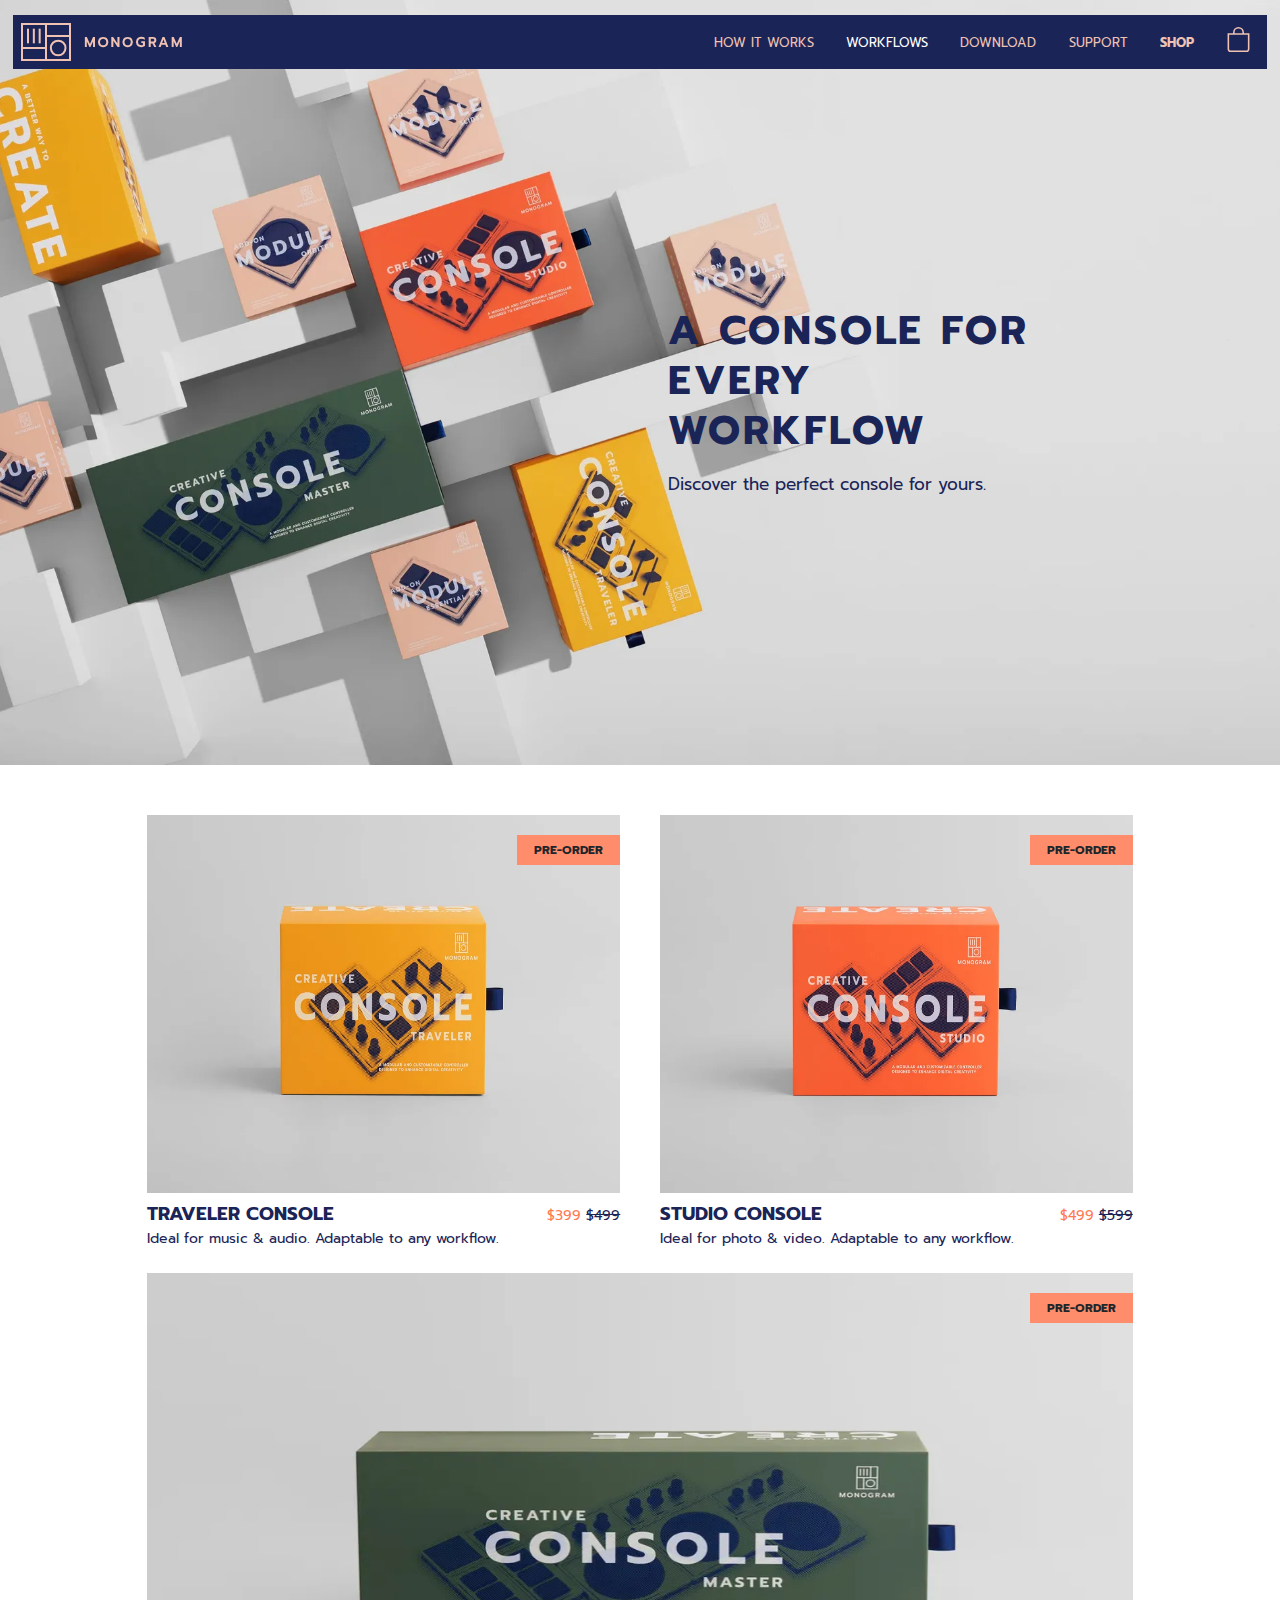
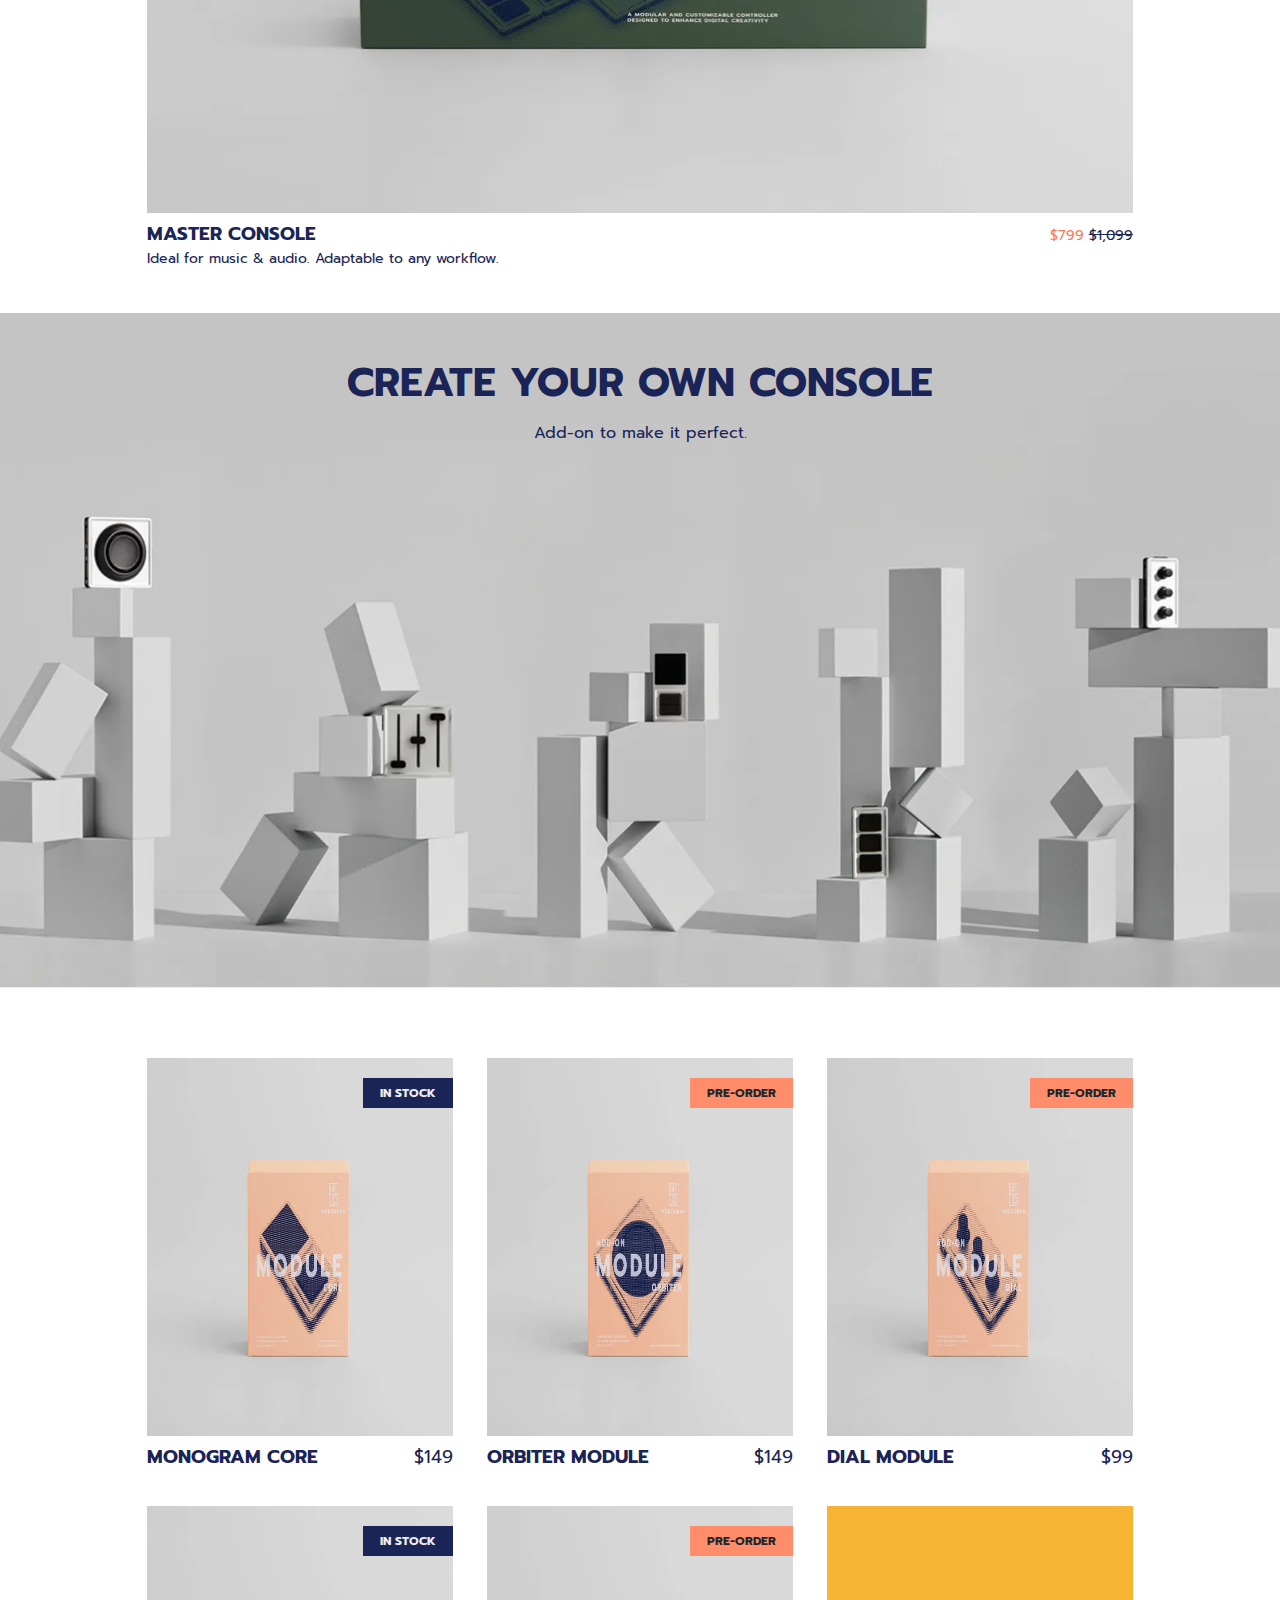
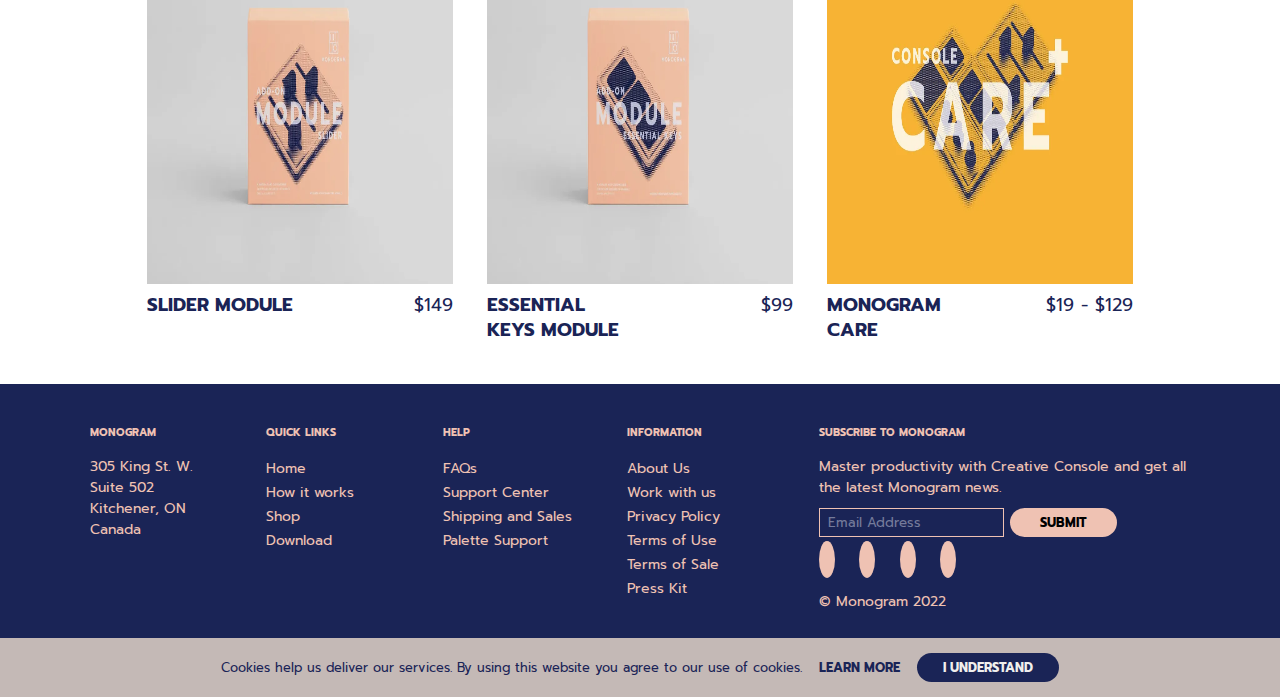
==== monogram/index.html @ 7c69de99 "almost" ====
<!DOCTYPE html>
<html lang="en">

<head>
    <meta charset="UTF-8">
    <meta http-equiv="X-UA-Compatible" content="IE=edge">
    <meta name="viewport" content="width=device-width, initial-scale=1.0">
    <link rel="stylesheet" href="https://use.fontawesome.com/releases/v5.13.0/css/all.css" integrity="sha384-Bfad6CLCknfcloXFOyFnlgtENryhrpZCe29RTifKEixXQZ38WheV+i/6YWSzkz3V" crossorigin="anonymous" />
    <link rel="stylesheet" href="css/main.css">
    <title>Shop | Monogram Consoles and Modules | Monogram Creative Console</title>
</head>

<body>
    <div class="banner">
        <header>
            <div class="row">
                <div class="logo">
                    <a href="#"><svg height="38" viewBox="0 0 520 114" fill="currentColor"><title>Monogram</title><path d="M150,36V0H0V114H150ZM144,6V36H78V6ZM6,6H72V72H6ZM72,108H6V78H72Zm72,0H78V78h0V42h66Z"></path><rect x="35.5" y="17" width="6" height="44"></rect><rect x="53" y="17" width="6" height="44"></rect><rect x="18" y="17" width="6" height="44"></rect><path d="M111.5,50a25,25,0,1,0,25,25A25,25,0,0,0,111.5,50Zm0,44a19,19,0,1,1,19-19A19,19,0,0,1,111.5,94Z"></path><polygon points="206.809 62.675 197.497 42.37 191.584 42.37 191.586 72.048 197.523 72.048 197.523 55.206 205.264 72.048 208.374 72.048 216.112 55.206 216.112 72.048 222.042 72.048 222.042 42.37 216.116 42.37 206.809 62.675"></polygon><path d="M254.479,43.7a17.5,17.5,0,0,0-16.021,0,14.407,14.407,0,0,0-5.676,5.491,16.649,16.649,0,0,0,.006,16.083,14.247,14.247,0,0,0,5.671,5.463h0a16.777,16.777,0,0,0,7.787,1.927h.248a16.4,16.4,0,0,0,7.991-1.946,14.508,14.508,0,0,0,5.675-5.474,16.621,16.621,0,0,0-.006-16.063A14.429,14.429,0,0,0,254.479,43.7Zm.2,18.682a8.787,8.787,0,0,1-3.407,3.376,10.262,10.262,0,0,1-9.593,0,8.734,8.734,0,0,1-3.417-3.363,11.047,11.047,0,0,1-.026-10.274,8.733,8.733,0,0,1,3.407-3.394,9.8,9.8,0,0,1,4.858-1.211,9.653,9.653,0,0,1,4.81,1.209,8.786,8.786,0,0,1,3.38,3.384A11.041,11.041,0,0,1,254.678,62.38Z"></path><polygon points="289.285 61.212 276.742 42.59 276.593 42.37 270.888 42.37 270.888 72.048 277.114 72.048 277.114 53.166 289.807 72.048 295.512 72.048 295.512 42.37 289.285 42.37 289.285 61.212"></polygon><path d="M327.94,43.7a17.506,17.506,0,0,0-16.024,0,14.414,14.414,0,0,0-5.676,5.491,16.639,16.639,0,0,0,.006,16.083,14.249,14.249,0,0,0,5.672,5.463h0a16.767,16.767,0,0,0,7.786,1.927h.251a16.358,16.358,0,0,0,7.991-1.946,14.5,14.5,0,0,0,5.675-5.473,16.607,16.607,0,0,0-.006-16.064A14.435,14.435,0,0,0,327.94,43.7Zm.2,18.682a8.819,8.819,0,0,1-3.408,3.377,9.828,9.828,0,0,1-4.8,1.189,9.686,9.686,0,0,1-4.8-1.19,8.739,8.739,0,0,1-3.419-3.363,11.052,11.052,0,0,1-.024-10.274,8.715,8.715,0,0,1,3.4-3.394,10.261,10.261,0,0,1,9.668,0,8.777,8.777,0,0,1,3.379,3.384A11.047,11.047,0,0,1,328.139,62.38Z"></path><path d="M360.847,60.071H365.7V65.68a12.124,12.124,0,0,1-9.842-.3A8.491,8.491,0,0,1,352.4,62.02a10.373,10.373,0,0,1-1.257-5.21,9.7,9.7,0,0,1,1.33-5.127,8.954,8.954,0,0,1,3.6-3.382,10.926,10.926,0,0,1,5.151-1.2,18.4,18.4,0,0,1,5.167.676,10.671,10.671,0,0,1,3.971,2.157l.826.71v-6.31l-.207-.15a13.858,13.858,0,0,0-4.574-2.173,21.461,21.461,0,0,0-5.627-.681,17.6,17.6,0,0,0-8.264,1.9,13.706,13.706,0,0,0-5.647,5.445,17.611,17.611,0,0,0,.008,16.272,13.557,13.557,0,0,0,5.631,5.413l.474.233.011-.025a20.172,20.172,0,0,0,18.694-1.363l.237-.147V54.911H360.847Z"></path><path d="M430.287,41.958h-5.74L412.621,71.636h6.435l2.59-6.606h11.5l2.633,6.606h6.391L430.412,42.271Zm1.033,17.766h-7.845L427.4,49.45Z"></path><polygon points="476.574 41.958 467.268 62.263 457.955 41.958 452.043 41.958 452.031 71.636 457.969 71.636 457.969 54.794 465.709 71.636 468.82 71.636 476.56 54.794 476.56 71.636 482.501 71.636 482.501 41.958 476.574 41.958"></polygon><path d="M404.4,57.222a9.5,9.5,0,0,0,1.649-5.623,9.138,9.138,0,0,0-2.779-7.193,11.069,11.069,0,0,0-7.683-2.448H383.069V71.636h6.225v-10.5h4.883l5.554,10.5h6.483l-5.959-11.25A9.062,9.062,0,0,0,404.4,57.222Zm-4.579-5.62a3.694,3.694,0,0,1-1.351,3.125,6.154,6.154,0,0,1-3.8,1.1h-.024l-5.345,0V47.266h5.345C398.172,47.266,399.817,48.633,399.818,51.6Z"></path></svg></a>
                </div>
                <div class="toggle">
                    <a href="#">
                        <button aria-controls="navbar-modal" type="button" aria-label="Toggle navigation" class="border-0 navbar-toggler"><svg width="30" height="30" aria-hidden="true" fill="currentColor" class="bi bi-list" viewBox="0 0 16 16"><path fill-rule="evenodd" d="M2.5 12a.5.5 0 0 1 .5-.5h10a.5.5 0 0 1 0 1H3a.5.5 0 0 1-.5-.5zm0-4a.5.5 0 0 1 .5-.5h10a.5.5 0 0 1 0 1H3a.5.5 0 0 1-.5-.5zm0-4a.5.5 0 0 1 .5-.5h10a.5.5 0 0 1 0 1H3a.5.5 0 0 1-.5-.5z"></path></svg></button>
                    </a>
                </div>
            </div>
            <nav>
                <ul>
                    <li><a href="#">How it works</a></li>
                    <li>
                        <a href="#" class="work">WORKFLOWS <i class="fas fa-chevron-down"></i></a>
                        <div class="sub_menu">
                            <ul>
                                <li><a href="#">PHOTO EDITING</a></li>
                                <li><a href="#">VIDEO & FILMMAKING</a></li>
                                <li><a href="#">MUSIC & AUDIO</a></li>
                                <li><a href="#">VIRTUAL PRODUCTION</a></li>
                            </ul>
                        </div>
                    </li>
                    <li><a href="#">download</a></li>
                    <li><a href="#">support</a></li>
                    <li><a href="#">shop</a></li>
                    <li><a href="#"><button type="button" class="btn btn-link text-secondary position-relative px-2" title="View Your Bag"><svg height="25" width="25" fill="currentColor" class="bi bi-bag" viewBox="0 0 16 16"><path d="M8 1a2.5 2.5 0 0 1 2.5 2.5V4h-5v-.5A2.5 2.5 0 0 1 8 1zm3.5 3v-.5a3.5 3.5 0 1 0-7 0V4H1v10a2 2 0 0 0 2 2h10a2 2 0 0 0 2-2V4h-3.5zM2 5h12v9a1 1 0 0 1-1 1H3a1 1 0 0 1-1-1V5z"></path></svg></button></a></li>
                </ul>
            </nav>
        </header>
        <span><i class="fas fa-chevron-down"></i></span>
        <div class="title">
            <h1>A CONSOLE FOR EVERY WORKFLOW</h1>
            <h2>Discover the perfect console for yours.</h2>
        </div>
    </div>

    <!-- SELECTION 1 -->
    <section class="console">
        <div class="container">
            <div class="row_section1">
                <div class="col1" id="all_div">
                    <a href="#">
                        <div class="picture" id="pict">
                            <img src="images/section2_console/1.webp" alt="">
                            <img src="images/section2_console/1_hover.webp" alt="" class="hover1_cache">
                        </div>
                        <div class="pre-order">PRE-ORDER</div>
                        <div class="sub_title1">
                            <h3>TRAVELER CONSOLE</h3>
                            <p class="vanish1"><span>$399</span> <span>$499</span></p>
                            <button class="vanish2">SHOP NOW</button>
                            <p class="para">Ideal for music & audio. Adaptable to any workflow.</p>
                        </div>
                    </a>
                </div>
                <div class="col1" id="all_div2">
                    <a href="#">
                        <div class="picture">
                            <img src="images/section2_console/2.webp" alt="">
                            <img src="images/section2_console/2_hover.webp" alt="" class="hover1_cache">
                        </div>
                        <div class="pre-order">PRE-ORDER</div>
                        <div class="sub_title1">
                            <h3>STUDIO CONSOLE</h3>
                            <p class="vanish1"><span>$499</span> <span>$599</span></p>
                            <button class="vanish2">SHOP NOW</button>
                            <p>Ideal for photo & video. Adaptable to any workflow.</p>
                        </div>
                    </a>
                </div>
            </div>

            <div class="row_full_width" id="all_div3">
                <a href="#">
                    <div class="picture">
                        <img src="images/section2_console/3.webp" alt="">
                        <img src="images/section2_console/3_hover.webp" alt="" class="hover1_cache">
                    </div>
                    <div class="pre-order">PRE-ORDER</div>
                    <div class="sub_title1">
                        <h3>MASTER CONSOLE</h3>
                        <p class="vanish1"><span>$799</span> <span>$1,099</span></p>
                        <button class="vanish2">SHOP NOW</button>
                    </div>
                    <p>Ideal for music & audio. Adaptable to any workflow.</p>
                </a>
            </div>
        </div>
    </section>

    <!-- SECTION 2 -->
    <section class="console2">
        <div class="title2">
            <h1>CREATE YOUR OWN CONSOLE</h1>
            <p>Add-on to make it perfect.</p>
        </div>
    </section>

    <section class="module">
        <div class="container2">
            <div class="number1">
                <a href="#">
                    <div class="picture">
                        <img src="images/section3_perfect_module/1b.webp" alt="">
                        <img src="images/section3_perfect_module/1b_hover.webp" alt="" class="hover1_cache">
                    </div>
                    <div class="in_stock">IN STOCK</div>
                    <div class="sub_title1">
                        <h3>MONOGRAM CORE</h3>
                        <p><span>$149</span></p>
                    </div>
                </a>
            </div>

            <div class="number1">
                <a href="#">
                    <div class="picture">
                        <img src="images/section3_perfect_module/2b.webp" alt="">
                        <img src="images/section3_perfect_module/2b_hover.webp" alt="" class="hover1_cache">
                    </div>
                    <div class="pre-order">PRE-ORDER</div>
                    <div class="sub_title1">
                        <h3>ORBITER MODULE</h3>
                        <p><span>$149</span></p>
                    </div>
                </a>
            </div>

            <div class="number1">
                <a href="#">
                    <div class="picture">
                        <img src="images/section3_perfect_module/3b.webp" alt="">
                        <img src="images/section3_perfect_module/3b_hover.webp" alt="" class="hover1_cache">
                    </div>
                    <div class="pre-order">PRE-ORDER</div>
                    <div class="sub_title1">
                        <h3>DIAL MODULE</h3>
                        <p><span>$99</span></p>
                    </div>
                </a>
            </div>

            <div class="number1">
                <a href="#">
                    <div class="picture">
                        <img src="images/section3_perfect_module/4b.webp" alt="">
                        <img src="images/section3_perfect_module/4b_hover.webp" alt="" class="hover1_cache">
                    </div>
                    <div class="in_stock">IN STOCK</div>
                    <div class="sub_title1">
                        <h3>SLIDER MODULE</h3>
                        <p><span>$149</span></p>
                    </div>
                </a>
            </div>

            <div class="number1">
                <a href="#">
                    <div class="picture">
                        <img src="images/section3_perfect_module/5b.webp" alt="">
                        <img src="images/section3_perfect_module/5b_hover.webp" alt="" class="hover1_cache">
                    </div>
                    <div class="pre-order">PRE-ORDER</div>
                    <div class="sub_title1">
                        <h3 class="title_h3">ESSENTIAL KEYS MODULE</h3>
                        <p><span>$99</span></p>
                    </div>
                </a>
            </div>

            <div class="number1">
                <a href="#">
                    <div class="picture">
                        <img src="images/section3_perfect_module/6b.webp" alt="">
                        <img src="images/section3_perfect_module/6b_hover.webp" alt="" class="hover1_cache">
                    </div>
                    <div class="sub_title1">
                        <h3 class="title_h3">MONOGRAM CARE</h3>
                        <p><span>$19 - $129</span></p>
                    </div>
                </a>
            </div>
        </div>
    </section>

    <footer>
        <div class="container3">
            <div class="footer_col">
                <h6>MONOGRAM</h6>
                <p class="address">305 King St. W. Suite 502 Kitchener, ON Canada</p>
            </div>

            <div class="footer_col">
                <h6>QUICK LINKS</h6>
                <ul>
                    <li><a href="#">Home</a></li>
                    <li><a href="#">How it works</a></li>
                    <li><a href="#">Shop</a></li>
                    <li><a href="#">Download</a></li>
                </ul>
            </div>

            <div class="footer_col">
                <h6>HELP</h6>
                <ul>
                    <li><a href="#">FAQs</a></li>
                    <li><a href="#">Support Center</a></li>
                    <li><a href="#">Shipping and Sales</a></li>
                    <li><a href="#">Palette Support</a></li>
                </ul>
            </div>

            <div class="footer_col">
                <h6>INFORMATION</h6>
                <ul>
                    <li><a href="#">About Us</a></li>
                    <li><a href="#">Work with us</a></li>
                    <li><a href="#">Privacy Policy</a></li>
                    <li><a href="#">Terms of Use</a></li>
                    <li><a href="#">Terms of Sale</a></li>
                    <li><a href="#">Press Kit</a></li>
                </ul>
            </div>


            <div class="footer_col">
                <h6>SUBSCRIBE TO MONOGRAM</h6>
                <p>Master productivity with Creative Console and get all the latest Monogram news.</p>
                <div class="form_group">
                    <input type="email" name="email" id="email" placeholder="Email Address">
                    <button type="submit">SUBMIT</button>
                </div>
                <ul class="icon">
                    <li><a href="#"><i class="fab fa-instagram"></i></a></li>
                    <li><a href="#"><i class="fab fa-twitter"></i></a></li>
                    <li><a href="#"><i class="fab fa-facebook-f" class="facebook"></i></a></li>
                    <li><a href="#"><i class="fab fa-youtube"></i></a></li>
                </ul>
                <p>© Monogram 2022</p>
            </div>
        </div>
        <div class="cookies">
            <p>Cookies help us deliver our services. By using this website you agree to our use of cookies.</p>
            <button class="btn_learn_more"><a href="#">LEARN MORE</a></button>
            <button class="btn_understand"><a href="#">I UNDERSTAND</a></button>
        </div>
    </footer>


    <script src="src/monogram.js"></script>
</body>

</html>
---- monogram/css/main.css ----
@import url('https://fonts.googleapis.com/css2?family=Prompt:ital,wght@0,100;0,300;1,100&display=swap');
* {
    padding: 0;
    margin: 0;
    box-sizing: border-box;
    font-family: 'Prompt', sans-serif;
}

.banner {
    background-image: url("../images/hero_banner/hero1.webp");
    background-repeat: no-repeat;
    background-size: cover;
    background-position: center;
    position: relative;
    width: 100%;
    height: 85vh;
    position: relative;
}

header {
    font-size: 10px;
    padding: 8px;
    width: 98%;
    margin: auto;
    background-color: #1a2456;
    display: flex;
    justify-content: space-between;
    position: absolute;
    margin: 15px 1%;
    position: fixed;
    z-index: 1;
}

header .row,
.row .logo a,
nav,
nav ul {
    display: flex;
}

header .row {
    justify-content: space-between;
    align-items: center;
}

.row .logo a {
    align-items: center;
    color: #efc2b3;
}

.row .logo a:hover {
    color: #ff8b68;
}

.row .toggle {
    display: none;
}

nav {
    justify-content: center;
    font-size: .8rem;
    margin-right: 8px;
}

nav ul {
    width: 42vw;
    align-items: center;
    justify-content: space-between;
    text-transform: uppercase;
    list-style: none;
}

.sub_menu {
    display: none;
}

nav ul li:hover .sub_menu {
    width: 15vw;
    display: block;
    position: absolute;
    background: #fff;
    position: absolute;
    margin-top: 3px;
    box-shadow: 0 0 14px rgba(0, 0, 0, 0.7);
}

nav ul li:hover .sub_menu ul {
    display: block;
}

nav ul li:hover .sub_menu ul li {
    width: 15vw;
    padding: 5px 20px;
    border-radius: 0;
    background: transparent;
    text-align: left;
}

nav ul li:hover .sub_menu ul li:hover {
    background-color: rgba(0, 0, 0, 0.4);
}

nav ul li:hover .sub_menu ul li a {
    color: #000!important;
    font-size: 16px;
}

nav ul li:nth-child(5) {
    font-weight: bold;
}

nav ul li button {
    background-color: transparent;
    border: none;
    color: #efc2b3;
}

nav ul a {
    text-decoration: none;
    color: #efc2b3;
}

.work {
    color: #fff;
}

nav ul a:hover {
    text-decoration: none;
    color: #ff8b68;
}

.title {
    position: absolute;
    right: 15%;
    bottom: 35%;
    color: #1a2456;
}

.title h1 {
    font-family: prompt, sans-serif;
    font-weight: bold;
    font-size: 40px;
    width: 420px;
    line-height: 50px;
    padding-bottom: 15px;
    letter-spacing: 3px;
}

.title h2 {
    font-weight: normal;
    font-size: 17px;
}

.banner span i {
    position: absolute;
    bottom: 2%;
    right: 49%;
    font-size: 50px;
    /* color: #f0efed; */
    font-weight: normal;
    cursor: pointer;
    transform: scale(1);
    /* transition: transform 2s; */
}


/* .banner span:hover {
    transform: scale(1.30);
} */


/*---------- SECTION 1 ----------*/


/* ROW COL1*/

.console {
    margin-top: 50px;
}

.container {
    width: 77%;
    margin: auto;
}

.row_section1 {
    display: flex;
    justify-content: space-between;
    flex-wrap: wrap;
}

.col1,
.col1 img {
    height: 42vh;
}

.col1 img {
    width: 100%;
}

.col1 {
    width: 48%;
    position: relative;
}

.col1 .pre-order,
.row_full_width .pre-order,
.number1 .pre-order {
    position: absolute;
    top: 20px;
    right: 0;
    background-color: #ff8d6b;
    padding: 6px 17px;
    font-size: 75%;
    font-weight: bolder;
    color: #212529;
}


/* ROW */

.console .container .row_full_width {
    height: 60vh;
    margin-top: 80px;
    position: relative;
}

.console .container .row_full_width img {
    width: 100%;
    height: 60vh;
}


/* IMG HOVER */

.hover1_cache,
.sub_title1 button {
    display: none;
}

.picture:hover .hover1_cache {
    display: block;
    position: absolute;
    top: 0;
}

.sub_title1 button {
    padding: 2px 20px;
    background-color: #1a2456;
    color: #f0efed;
    border: none;
    border-radius: 50px;
    font-size: .8rem;
    font-weight: bold;
}


/* SUB_TITLE */

.col1 a,
.row_full_width a,
.number1 a {
    text-decoration: none;
}

.col1 a .sub_title1,
.row_full_width a .sub_title1,
.number1 a .sub_title1 {
    display: flex;
    justify-content: space-between;
    align-items: baseline;
    flex-wrap: wrap;
}

.col1 a p,
.row_full_width a p,
.number1 a p {
    font-size: 14px;
}

.col1 a .sub_title1 p span:first-child,
.row_full_width .sub_title1 p span:first-child {
    color: #ff7952;
}

.col1 a .sub_title1 p span:last-child,
.row_full_width .sub_title1 p span:last-child {
    color: #1a2456!important;
    text-decoration: line-through;
}

.col1 a p,
.col1 a .sub_title1 h3,
.row_full_width a p,
.row_full_width a .sub_title1 h3,
.number1 a .sub_title1 h3 {
    color: #1a2456;
}

.col1 a .sub_title1 h3:hover,
.col1 a p:hover,
.row_full_width .sub_title1 h3:hover,
.row_full_width a p:hover,
.number1 a .sub_title1 h3:hover {
    color: #212529;
}


/*---------- SECTION 2 ----------*/

.console2 {
    width: 100%;
    height: 75vh;
    margin-top: 100px;
    background-image: url("../images/section3_perfect_module/shop-banner-module2.webp");
    background-size: cover;
    background-position: center;
    text-align: center;
}

.console2 .title2 {
    font-family: prompt, sans-serif;
    padding-top: 50px;
    color: #1a2456;
    line-height: 40px;
}

.console2 .title2 h1 {
    font-weight: bold;
    font-size: 2.5rem;
}

.console2 .title2 p {
    font-weight: normal;
    margin-top: 10px;
}


/*---------- SECTION 3 ----------*/

.container2 {
    width: 77%;
    margin: auto;
    display: flex;
    justify-content: space-between;
    flex-wrap: wrap;
}

.number1 {
    position: relative;
    width: 31%;
    height: 42vh;
    margin-top: 70px;
}

.number1 img {
    width: 100%;
    height: 42vh;
}

.title_h3 {
    width: 150px;
    line-height: 25px;
}

.number1 .sub_title1 p {
    color: #1a2456!important;
    font-size: 18px;
}

.number1 .in_stock {
    position: absolute;
    top: 20px;
    right: 0;
    background-color: #1a2456;
    padding: 6px 17px;
    font-size: 75%;
    font-weight: bold;
    color: #f0efed;
}


/** FOOTER **/

.container3 {
    width: 86%;
    margin: auto;
    display: flex;
}

footer {
    margin-top: 100px;
    color: #efc2b3!important;
    background-color: #1a2456;
    padding-top: 40px;
}

.footer_col h6 {
    margin-bottom: 15px;
}

.container3 .footer_col:first-child,
.container3 .footer_col:nth-child(2) {
    width: 24%;
}

.container3 .footer_col:nth-child(3) {
    width: 25%;
}

.container3 .footer_col:nth-child(4) {
    width: 26%;
}

.footer_col p {
    font-size: 14px;
}

.footer_col .address {
    width: 120px;
}

.footer_col ul {
    list-style: none;
}

.footer_col ul a {
    text-decoration: none;
    color: #efc2b3;
    font-size: 14px;
}

.footer_col ul a:hover {
    text-decoration: underline;
    color: #ff8b68;
}

.icon {
    display: flex;
    justify-content: space-between;
    width: 37%;
    margin-top: 10px;
    margin-bottom: 20px;
}

.icon li i {
    padding: 8px;
    background-color: #efc2b3;
    border-radius: 50%;
}

.icon a {
    color: #1a2456!important;
    font-size: 20px;
}

.icon i:hover {
    color: #1a2456;
    font-size: 20px;
}

.form_group {
    margin-top: 10px;
}

.form_group input {
    background-color: transparent;
    border: none;
    border: 1px solid #efc2b3;
    padding: 3px;
    outline: none;
    color: #efc2b3;
}

.form_group button {
    background-color: #efc2b3;
    border: none;
    padding: 5px 30px;
    border-radius: 20px;
    font-weight: bold;
    font-size: .8rem;
    cursor: pointer;
}

::placeholder {
    padding: 5px;
    color: #757b9b;
}


/** COOKIES **/

.cookies {
    margin-top: 25px;
    display: flex;
    justify-content: center;
    align-items: baseline;
    color: #1a2456;
    background-color: #c4b9b6;
    padding: 15px;
    border-top: 1px solid #1a2456;
}

.cookies p {
    font-size: .8rem;
}

.btn_learn_more {
    padding: 0px 17px;
    text-decoration: none;
    background-color: transparent;
    border: none;
    color: #1a2456;
}

.btn_learn_more a {
    text-decoration: none;
    color: #1a2456;
    font-weight: bold;
    font-size: .8rem;
    user-select: none;
}

.btn_understand {
    padding: 4px 26px;
    background-color: #1a2456;
    border: none;
    border-radius: 30px;
    color: #1a2456;
}

.btn_understand a {
    color: #f0efed;
    font-size: .8rem;
    text-decoration: none;
    font-weight: bold;
}
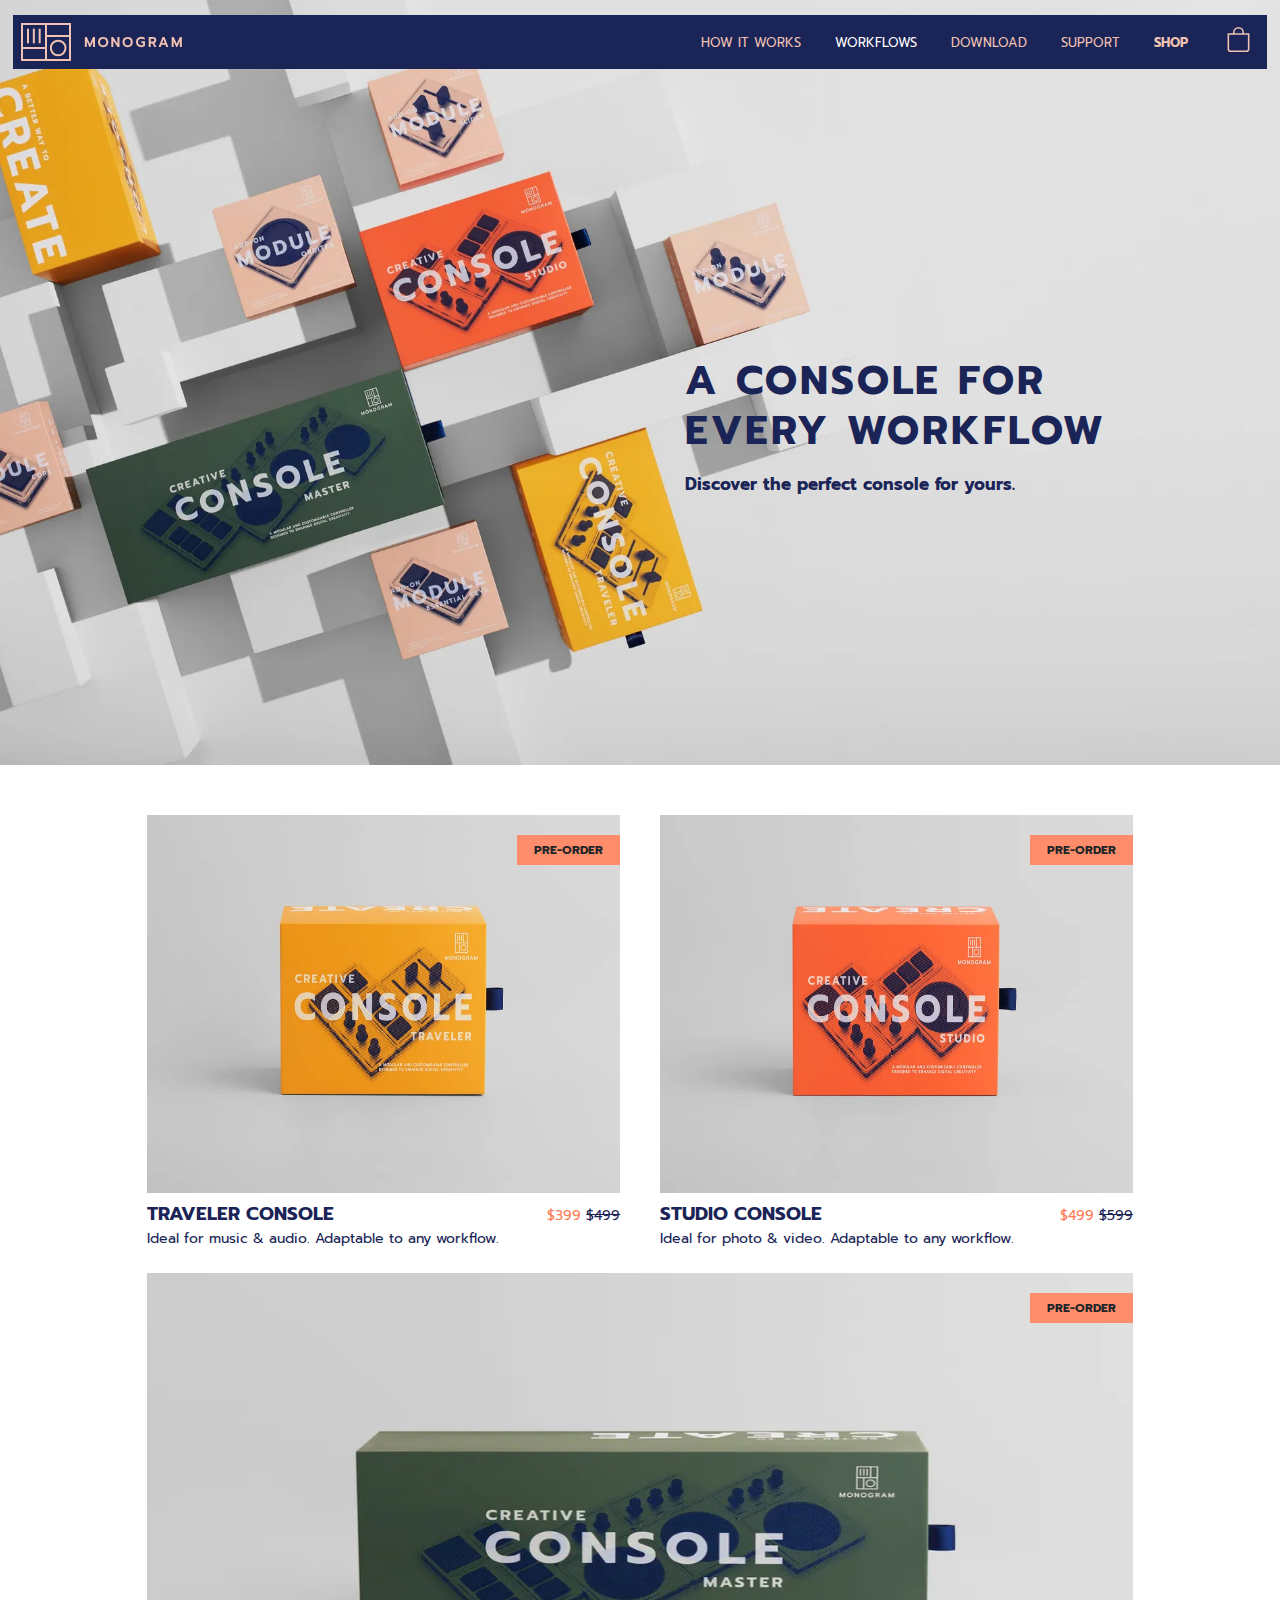
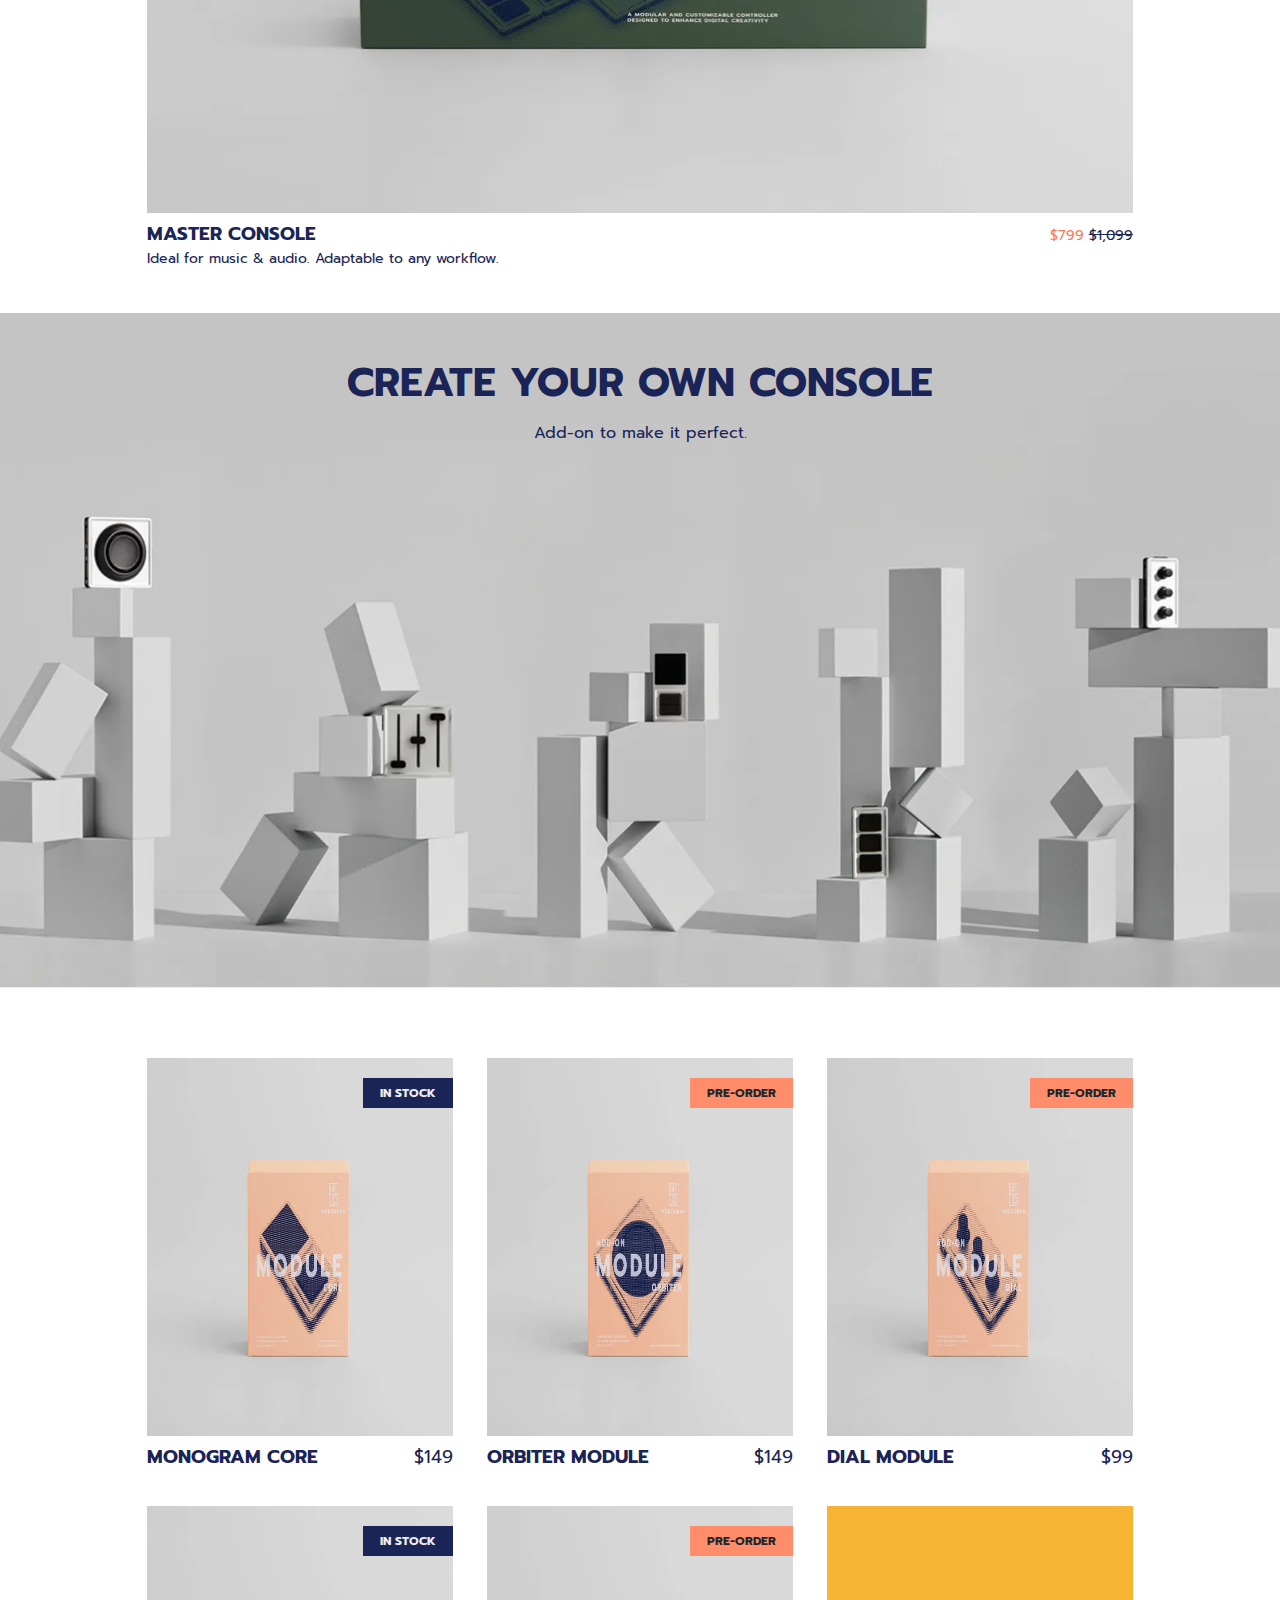
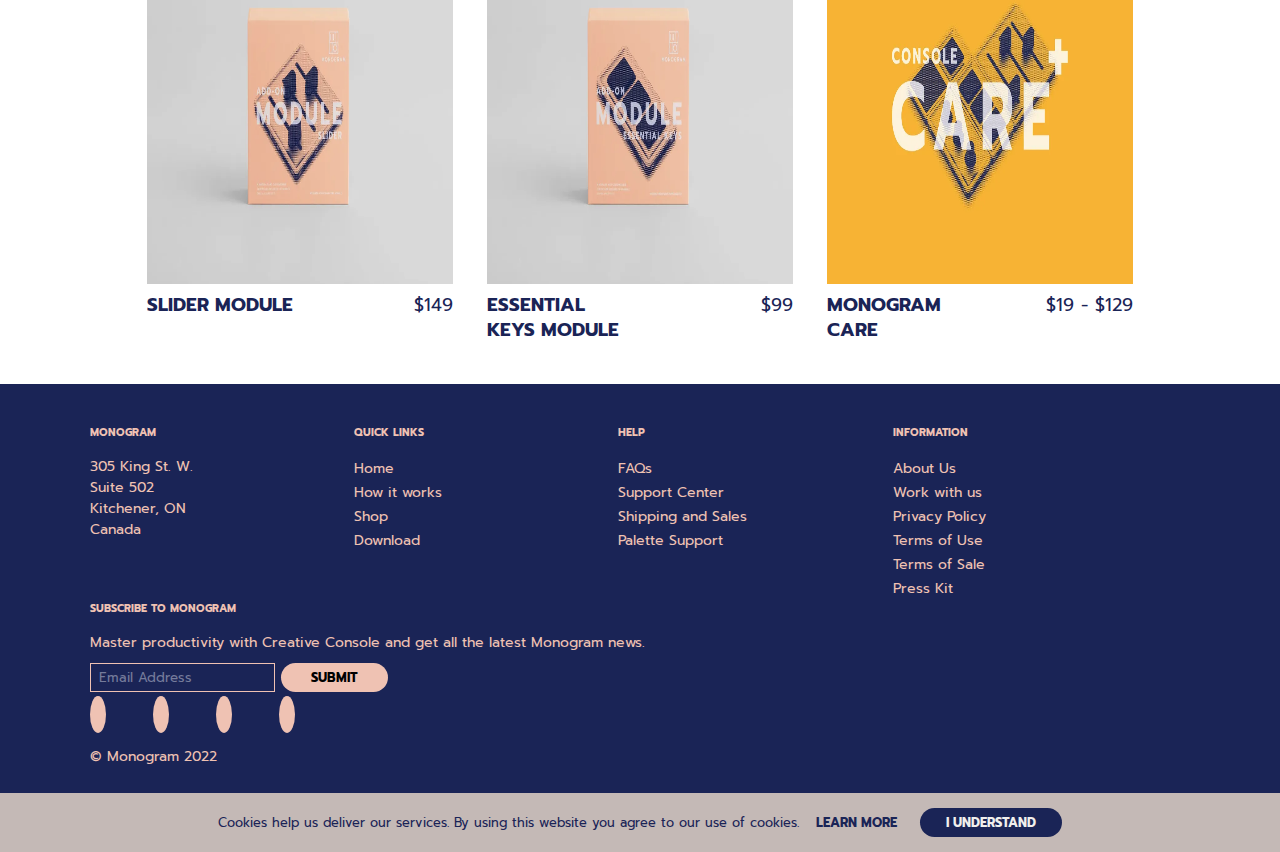
==== commit 418b4b1c: "resp_991px-OK" ====
--- a/monogram/index.html
+++ b/monogram/index.html
@@ -17,17 +17,20 @@
                 <div class="logo">
                     <a href="#"><svg height="38" viewBox="0 0 520 114" fill="currentColor"><title>Monogram</title><path d="M150,36V0H0V114H150ZM144,6V36H78V6ZM6,6H72V72H6ZM72,108H6V78H72Zm72,0H78V78h0V42h66Z"></path><rect x="35.5" y="17" width="6" height="44"></rect><rect x="53" y="17" width="6" height="44"></rect><rect x="18" y="17" width="6" height="44"></rect><path d="M111.5,50a25,25,0,1,0,25,25A25,25,0,0,0,111.5,50Zm0,44a19,19,0,1,1,19-19A19,19,0,0,1,111.5,94Z"></path><polygon points="206.809 62.675 197.497 42.37 191.584 42.37 191.586 72.048 197.523 72.048 197.523 55.206 205.264 72.048 208.374 72.048 216.112 55.206 216.112 72.048 222.042 72.048 222.042 42.37 216.116 42.37 206.809 62.675"></polygon><path d="M254.479,43.7a17.5,17.5,0,0,0-16.021,0,14.407,14.407,0,0,0-5.676,5.491,16.649,16.649,0,0,0,.006,16.083,14.247,14.247,0,0,0,5.671,5.463h0a16.777,16.777,0,0,0,7.787,1.927h.248a16.4,16.4,0,0,0,7.991-1.946,14.508,14.508,0,0,0,5.675-5.474,16.621,16.621,0,0,0-.006-16.063A14.429,14.429,0,0,0,254.479,43.7Zm.2,18.682a8.787,8.787,0,0,1-3.407,3.376,10.262,10.262,0,0,1-9.593,0,8.734,8.734,0,0,1-3.417-3.363,11.047,11.047,0,0,1-.026-10.274,8.733,8.733,0,0,1,3.407-3.394,9.8,9.8,0,0,1,4.858-1.211,9.653,9.653,0,0,1,4.81,1.209,8.786,8.786,0,0,1,3.38,3.384A11.041,11.041,0,0,1,254.678,62.38Z"></path><polygon points="289.285 61.212 276.742 42.59 276.593 42.37 270.888 42.37 270.888 72.048 277.114 72.048 277.114 53.166 289.807 72.048 295.512 72.048 295.512 42.37 289.285 42.37 289.285 61.212"></polygon><path d="M327.94,43.7a17.506,17.506,0,0,0-16.024,0,14.414,14.414,0,0,0-5.676,5.491,16.639,16.639,0,0,0,.006,16.083,14.249,14.249,0,0,0,5.672,5.463h0a16.767,16.767,0,0,0,7.786,1.927h.251a16.358,16.358,0,0,0,7.991-1.946,14.5,14.5,0,0,0,5.675-5.473,16.607,16.607,0,0,0-.006-16.064A14.435,14.435,0,0,0,327.94,43.7Zm.2,18.682a8.819,8.819,0,0,1-3.408,3.377,9.828,9.828,0,0,1-4.8,1.189,9.686,9.686,0,0,1-4.8-1.19,8.739,8.739,0,0,1-3.419-3.363,11.052,11.052,0,0,1-.024-10.274,8.715,8.715,0,0,1,3.4-3.394,10.261,10.261,0,0,1,9.668,0,8.777,8.777,0,0,1,3.379,3.384A11.047,11.047,0,0,1,328.139,62.38Z"></path><path d="M360.847,60.071H365.7V65.68a12.124,12.124,0,0,1-9.842-.3A8.491,8.491,0,0,1,352.4,62.02a10.373,10.373,0,0,1-1.257-5.21,9.7,9.7,0,0,1,1.33-5.127,8.954,8.954,0,0,1,3.6-3.382,10.926,10.926,0,0,1,5.151-1.2,18.4,18.4,0,0,1,5.167.676,10.671,10.671,0,0,1,3.971,2.157l.826.71v-6.31l-.207-.15a13.858,13.858,0,0,0-4.574-2.173,21.461,21.461,0,0,0-5.627-.681,17.6,17.6,0,0,0-8.264,1.9,13.706,13.706,0,0,0-5.647,5.445,17.611,17.611,0,0,0,.008,16.272,13.557,13.557,0,0,0,5.631,5.413l.474.233.011-.025a20.172,20.172,0,0,0,18.694-1.363l.237-.147V54.911H360.847Z"></path><path d="M430.287,41.958h-5.74L412.621,71.636h6.435l2.59-6.606h11.5l2.633,6.606h6.391L430.412,42.271Zm1.033,17.766h-7.845L427.4,49.45Z"></path><polygon points="476.574 41.958 467.268 62.263 457.955 41.958 452.043 41.958 452.031 71.636 457.969 71.636 457.969 54.794 465.709 71.636 468.82 71.636 476.56 54.794 476.56 71.636 482.501 71.636 482.501 41.958 476.574 41.958"></polygon><path d="M404.4,57.222a9.5,9.5,0,0,0,1.649-5.623,9.138,9.138,0,0,0-2.779-7.193,11.069,11.069,0,0,0-7.683-2.448H383.069V71.636h6.225v-10.5h4.883l5.554,10.5h6.483l-5.959-11.25A9.062,9.062,0,0,0,404.4,57.222Zm-4.579-5.62a3.694,3.694,0,0,1-1.351,3.125,6.154,6.154,0,0,1-3.8,1.1h-.024l-5.345,0V47.266h5.345C398.172,47.266,399.817,48.633,399.818,51.6Z"></path></svg></a>
                 </div>
-                <div class="toggle">
+                <div id="tooggle" class="toggle_btn">
                     <a href="#">
                         <button aria-controls="navbar-modal" type="button" aria-label="Toggle navigation" class="border-0 navbar-toggler"><svg width="30" height="30" aria-hidden="true" fill="currentColor" class="bi bi-list" viewBox="0 0 16 16"><path fill-rule="evenodd" d="M2.5 12a.5.5 0 0 1 .5-.5h10a.5.5 0 0 1 0 1H3a.5.5 0 0 1-.5-.5zm0-4a.5.5 0 0 1 .5-.5h10a.5.5 0 0 1 0 1H3a.5.5 0 0 1-.5-.5zm0-4a.5.5 0 0 1 .5-.5h10a.5.5 0 0 1 0 1H3a.5.5 0 0 1-.5-.5z"></path></svg></button>
                     </a>
                 </div>
+                <div class="bag1">
+                    <li class="only"><a href="#"><button type="button" class="btn btn-link text-secondary position-relative px-2" title="View Your Bag"><svg height="25" width="25" fill="currentColor" class="bi bi-bag" viewBox="0 0 16 16"><path d="M8 1a2.5 2.5 0 0 1 2.5 2.5V4h-5v-.5A2.5 2.5 0 0 1 8 1zm3.5 3v-.5a3.5 3.5 0 1 0-7 0V4H1v10a2 2 0 0 0 2 2h10a2 2 0 0 0 2-2V4h-3.5zM2 5h12v9a1 1 0 0 1-1 1H3a1 1 0 0 1-1-1V5z"></path></svg></button></a></li>
+                </div>
             </div>
             <nav>
-                <ul>
+                <ul class="menu">
                     <li><a href="#">How it works</a></li>
                     <li>
-                        <a href="#" class="work">WORKFLOWS <i class="fas fa-chevron-down"></i></a>
+                        <a href="#" class="work">WORKFLOWS <i class="fas fa-chevron-right" id="right"></i> <i class="fas fa-chevron-down" id="down"></i></a>
                         <div class="sub_menu">
                             <ul>
                                 <li><a href="#">PHOTO EDITING</a></li>
@@ -40,8 +43,10 @@
                     <li><a href="#">download</a></li>
                     <li><a href="#">support</a></li>
                     <li><a href="#">shop</a></li>
-                    <li><a href="#"><button type="button" class="btn btn-link text-secondary position-relative px-2" title="View Your Bag"><svg height="25" width="25" fill="currentColor" class="bi bi-bag" viewBox="0 0 16 16"><path d="M8 1a2.5 2.5 0 0 1 2.5 2.5V4h-5v-.5A2.5 2.5 0 0 1 8 1zm3.5 3v-.5a3.5 3.5 0 1 0-7 0V4H1v10a2 2 0 0 0 2 2h10a2 2 0 0 0 2-2V4h-3.5zM2 5h12v9a1 1 0 0 1-1 1H3a1 1 0 0 1-1-1V5z"></path></svg></button></a></li>
-                </ul>
+                </ul>
+                <div class="bag">
+                    <li class="only"><a href="#"><button type="button" class="btn btn-link text-secondary position-relative px-2" title="View Your Bag"><svg height="25" width="25" fill="currentColor" class="bi bi-bag" viewBox="0 0 16 16"><path d="M8 1a2.5 2.5 0 0 1 2.5 2.5V4h-5v-.5A2.5 2.5 0 0 1 8 1zm3.5 3v-.5a3.5 3.5 0 1 0-7 0V4H1v10a2 2 0 0 0 2 2h10a2 2 0 0 0 2-2V4h-3.5zM2 5h12v9a1 1 0 0 1-1 1H3a1 1 0 0 1-1-1V5z"></path></svg></button></a></li>
+                </div>
             </nav>
         </header>
         <span><i class="fas fa-chevron-down"></i></span>
@@ -81,7 +86,7 @@
                             <h3>STUDIO CONSOLE</h3>
                             <p class="vanish1"><span>$499</span> <span>$599</span></p>
                             <button class="vanish2">SHOP NOW</button>
-                            <p>Ideal for photo & video. Adaptable to any workflow.</p>
+                            <p class="para">Ideal for photo & video. Adaptable to any workflow.</p>
                         </div>
                     </a>
                 </div>
@@ -242,7 +247,7 @@
 
             <div class="footer_col">
                 <h6>SUBSCRIBE TO MONOGRAM</h6>
-                <p>Master productivity with Creative Console and get all the latest Monogram news.</p>
+                <p class="master">Master productivity with Creative Console and get all the latest Monogram news.</p>
                 <div class="form_group">
                     <input type="email" name="email" id="email" placeholder="Email Address">
                     <button type="submit">SUBMIT</button>
@@ -258,8 +263,11 @@
         </div>
         <div class="cookies">
             <p>Cookies help us deliver our services. By using this website you agree to our use of cookies.</p>
-            <button class="btn_learn_more"><a href="#">LEARN MORE</a></button>
-            <button class="btn_understand"><a href="#">I UNDERSTAND</a></button>
+            <div class="button">
+                <button class="btn_learn_more"><a href="#">LEARN MORE</a></button>
+                <button class="btn_understand"><a href="#">I UNDERSTAND</a></button>
+            </div>
+
         </div>
     </footer>
 
--- a/monogram/css/main.css
+++ b/monogram/css/main.css
@@ -52,8 +52,17 @@
     color: #ff8b68;
 }
 
-.row .toggle {
+.row #tooggle {
     display: none;
+}
+
+#tooggle button {
+    background-color: transparent;
+    border: none;
+    display: flex;
+    align-items: center;
+    color: #efc2b3;
+    cursor: pointer;
 }
 
 nav {
@@ -63,15 +72,46 @@
 }
 
 nav ul {
-    width: 42vw;
+    width: 38vw;
     align-items: center;
     justify-content: space-between;
     text-transform: uppercase;
     list-style: none;
 }
 
+.bag {
+    display: flex;
+    align-items: center;
+}
+
+.bag1 {
+    display: none;
+}
+
+.bag1 button {
+    display: flex;
+    align-items: center;
+}
+
+.only {
+    margin-left: 3vw;
+    list-style: none;
+    background-color: transparent;
+}
+
+.only button {
+    background-color: transparent;
+    border: none;
+    color: #efc2b3;
+    cursor: pointer;
+}
+
 .sub_menu {
     display: none;
+}
+
+nav {
+    display: flex;
 }
 
 nav ul li:hover .sub_menu {
@@ -96,6 +136,10 @@
     text-align: left;
 }
 
+#right {
+    display: none;
+}
+
 nav ul li:hover .sub_menu ul li:hover {
     background-color: rgba(0, 0, 0, 0.4);
 }
@@ -131,7 +175,7 @@
 
 .title {
     position: absolute;
-    right: 15%;
+    right: 9%;
     bottom: 35%;
     color: #1a2456;
 }
@@ -140,14 +184,14 @@
     font-family: prompt, sans-serif;
     font-weight: bold;
     font-size: 40px;
-    width: 420px;
+    width: 480px;
     line-height: 50px;
     padding-bottom: 15px;
     letter-spacing: 3px;
 }
 
 .title h2 {
-    font-weight: normal;
+    font-weight: 700;
     font-size: 17px;
 }
 
@@ -386,6 +430,7 @@
     width: 86%;
     margin: auto;
     display: flex;
+    flex-wrap: wrap;
 }
 
 footer {
@@ -534,4 +579,161 @@
     font-size: .8rem;
     text-decoration: none;
     font-weight: bold;
+}
+
+
+/*---------- RESPONSIVE ----------*/
+
+@media (max-width: 991px) {
+    .banner {
+        background-image: url("../images/hero_banner/hero.webp");
+        height: 75vh;
+    }
+    .row #tooggle {
+        display: block;
+        position: absolute;
+        right: 7vw;
+    }
+    header {
+        display: block;
+        width: 97%;
+        position: fixed;
+        margin: 15px 1.2%;
+    }
+    .bag {
+        display: none;
+    }
+    .bag1 {
+        display: block;
+        position: absolute;
+        right: 2vw;
+    }
+    nav ul {
+        display: none;
+        width: 100vw;
+    }
+    nav ul li {
+        text-align: center;
+        padding-top: 25px;
+        font-size: 18px;
+    }
+    nav ul li:hover .sub_menu {
+        width: 20vw;
+        margin-top: -5vw;
+        margin-left: 56vw;
+    }
+    nav ul li:hover .sub_menu ul li {
+        width: 20vw;
+        padding: 5px 10px;
+    }
+    .title {
+        right: 15%;
+        bottom: 30%;
+    }
+    .title h1 {
+        width: 350px;
+        font-weight: 800;
+    }
+    .title h2 {
+        width: 300px;
+    }
+    .actived {
+        display: block;
+    }
+    /* SECTION 2 CONSOLE */
+    .col1 {
+        margin-bottom: 20px;
+    }
+    .col1,
+    .col1 img {
+        height: 25vh;
+    }
+    .para {
+        width: 260px;
+    }
+    .vanish1 span {
+        font-size: 15px;
+    }
+    .container {
+        width: 70%;
+        margin: auto;
+    }
+    .col1 {
+        width: 49%;
+    }
+    .col1 a p,
+    .row_full_width a p {
+        font-size: 14px;
+    }
+    .col1 a .sub_title1 h3,
+    .row_full_width a .sub_title1 h3,
+    .number1 a .sub_title1 h3 {
+        font-weight: 700;
+        font-size: 18px;
+    }
+    .console .container .row_full_width img {
+        width: 100%;
+        height: 37vh;
+    }
+    /*---------- SECTION 2 ----------*/
+    .console2 {
+        width: 100%;
+        height: 75vh;
+        margin-top: 0;
+        background-image: url("../images/section3_perfect_module/shop-banner-module.webp");
+        background-size: auto;
+        background-repeat: no-repeat;
+    }
+    .console .container .row_full_width {
+        height: 38vh;
+        margin-top: 80px;
+        position: relative;
+    }
+    .console2 .title2 h1 {
+        font-weight: bold;
+        font-size: 2.5rem;
+        margin-top: 100px;
+    }
+    /*---------- MODULE ----------*/
+    .container2 {
+        width: 70%;
+        margin: auto;
+        margin-top: -14vh;
+    }
+    .number1 {
+        width: 48.5%;
+    }
+    /*---------- FOOTER ----------*/
+    .container3 {
+        display: flex;
+        justify-content: center;
+        flex-wrap: wrap;
+    }
+    .container3 .footer_col:first-child,
+    .container3 .footer_col:nth-child(2) {
+        width: 30%;
+        margin-bottom: 5vh;
+    }
+    .container3 .footer_col:nth-child(3) {
+        width: 25%;
+    }
+    .container3 .footer_col:nth-child(4) {
+        margin-left: 5vw;
+        width: 26%;
+    }
+    .master {
+        width: 75%;
+    }
+    .container3 .footer_col:nth-child(5) {
+        padding-left: 3vw;
+    }
+    /*---------- COOKIES ----------*/
+    .cookies {
+        display: flex;
+        flex-direction: column;
+        align-items: center;
+    }
+    .button {
+        padding: 10px 0 0 0;
+    }
 }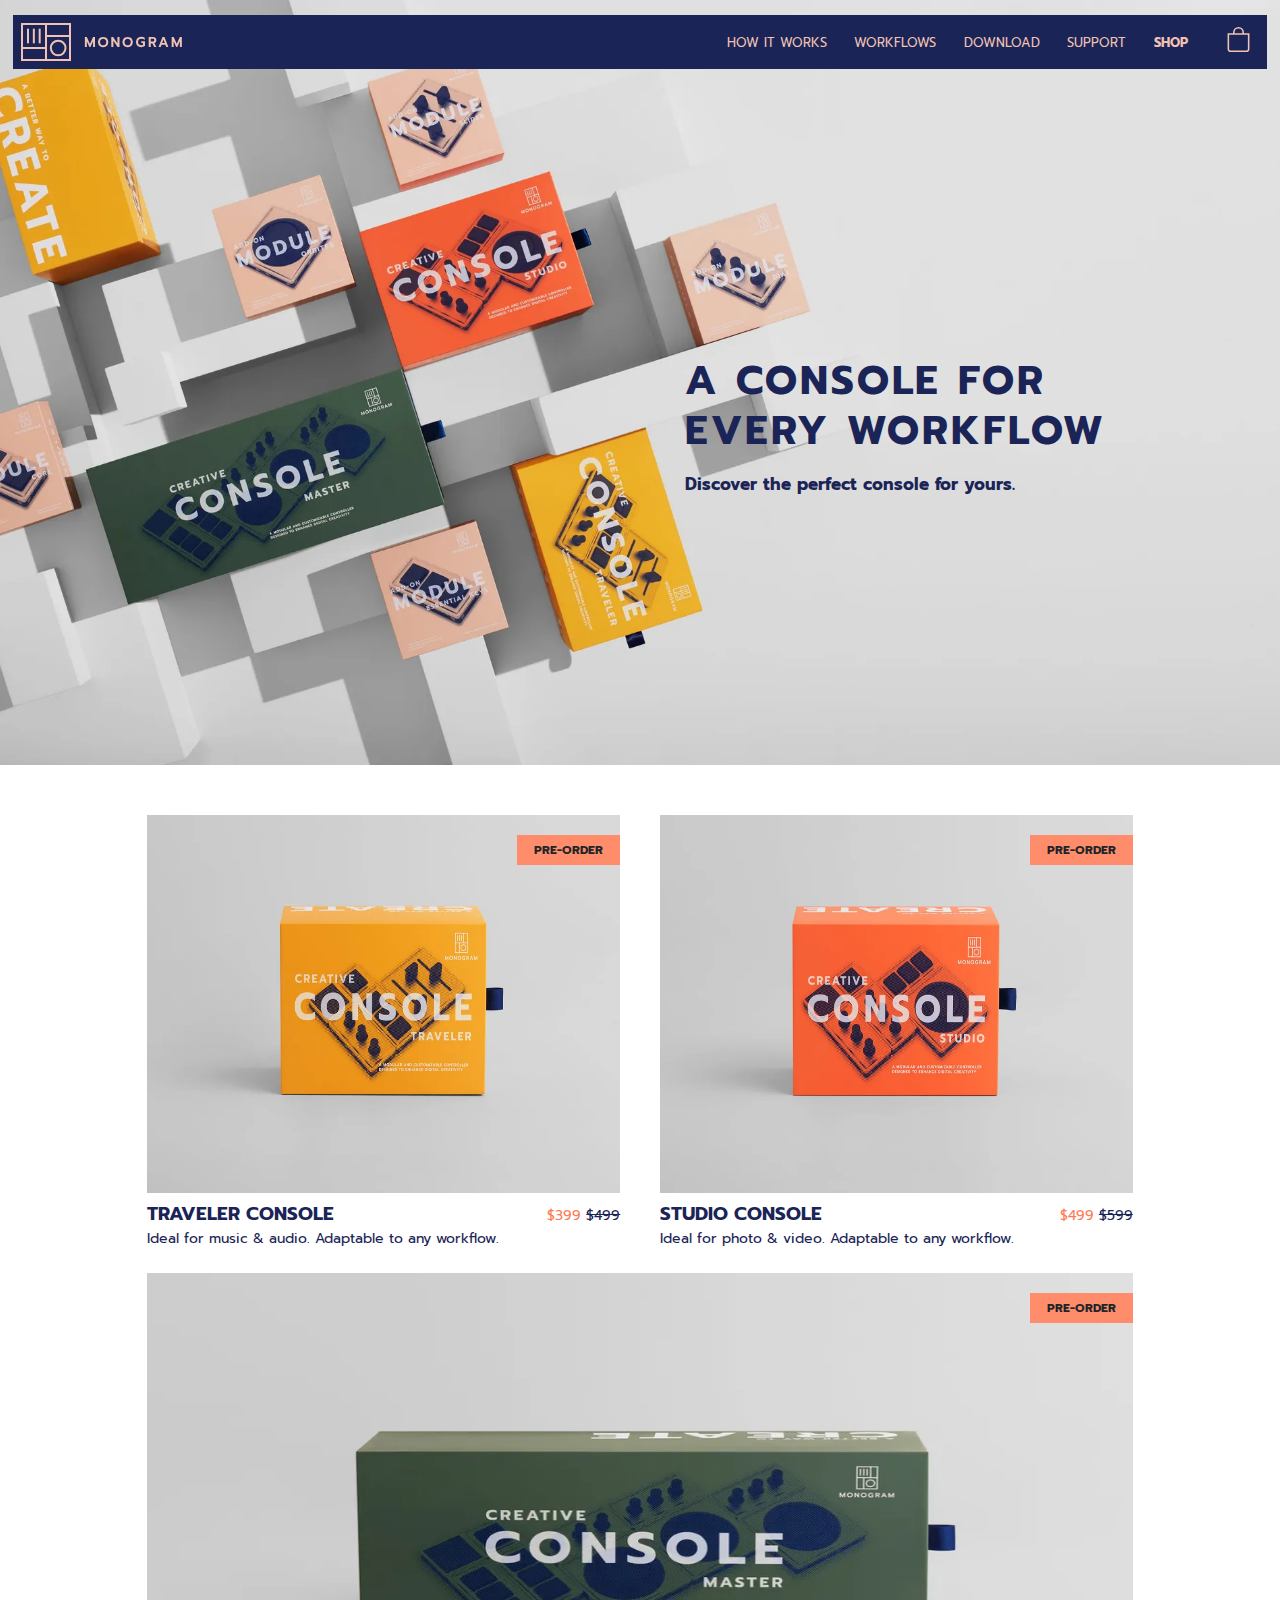
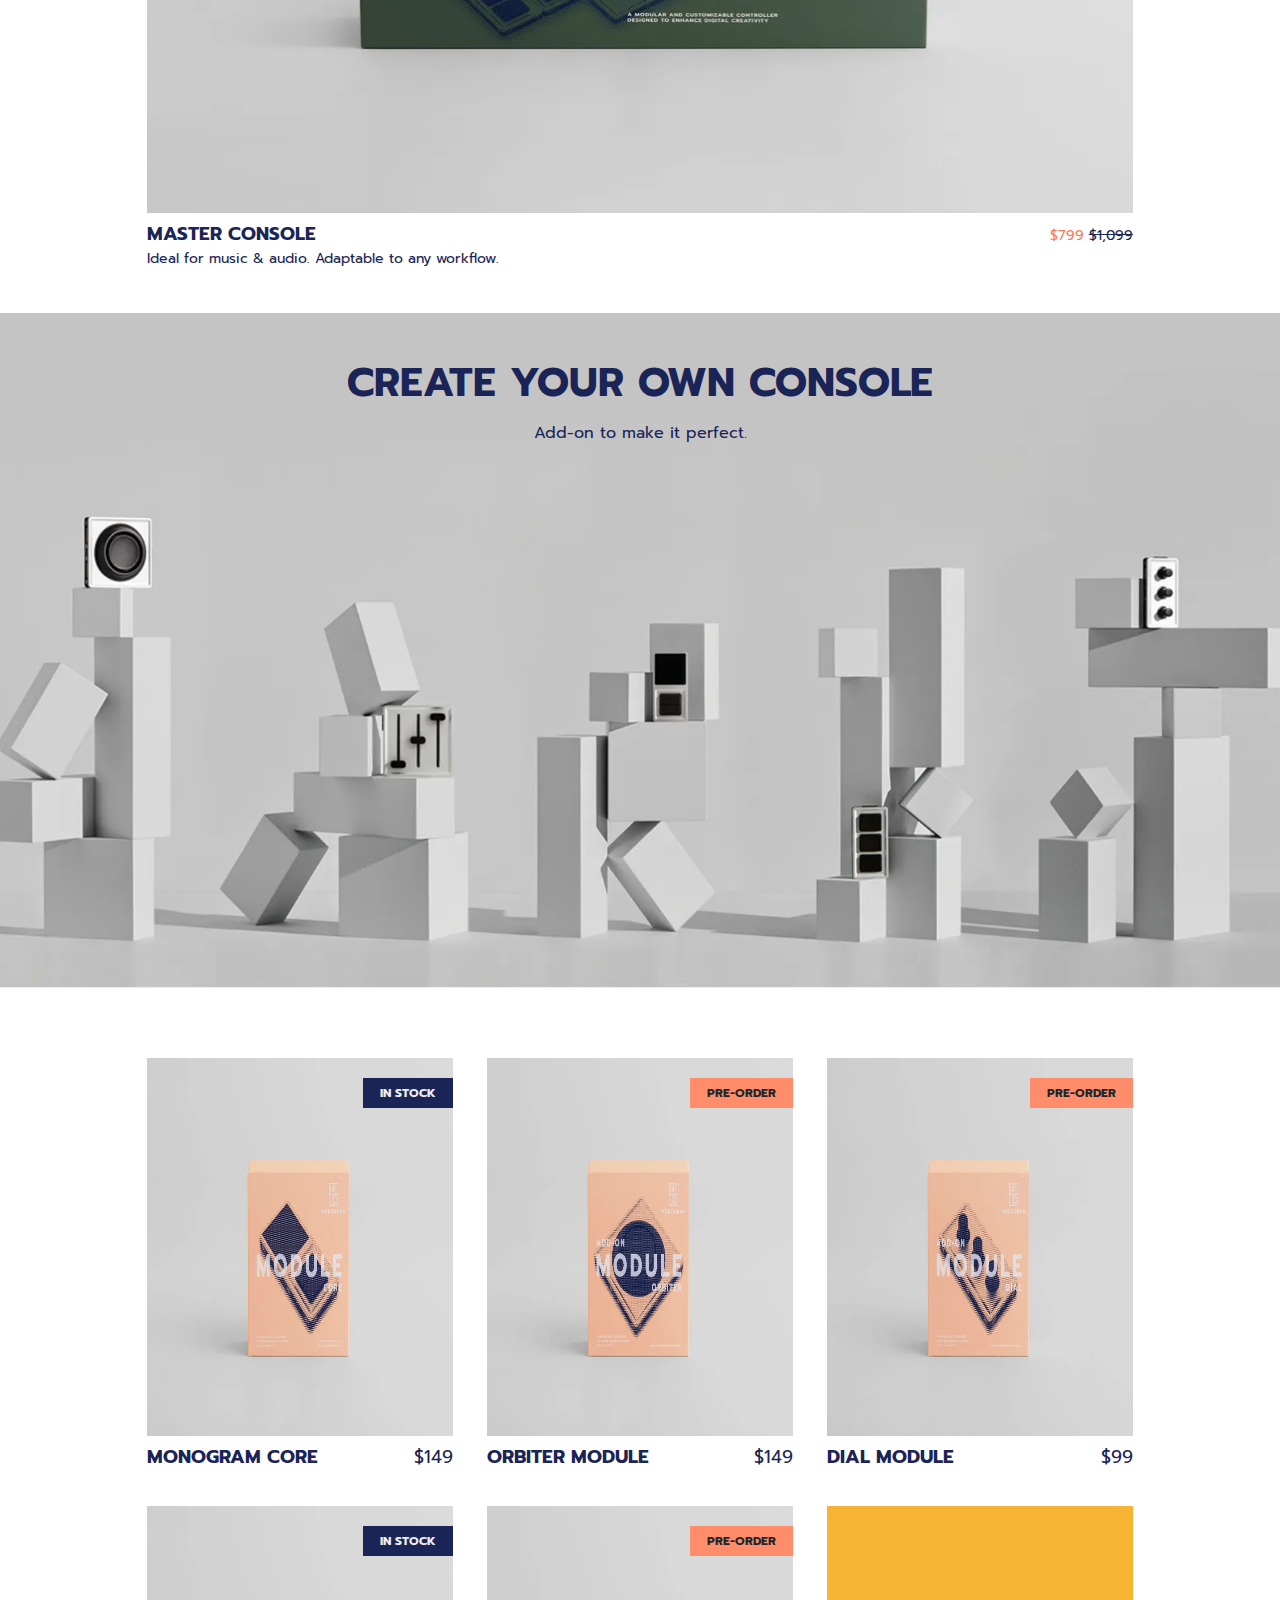
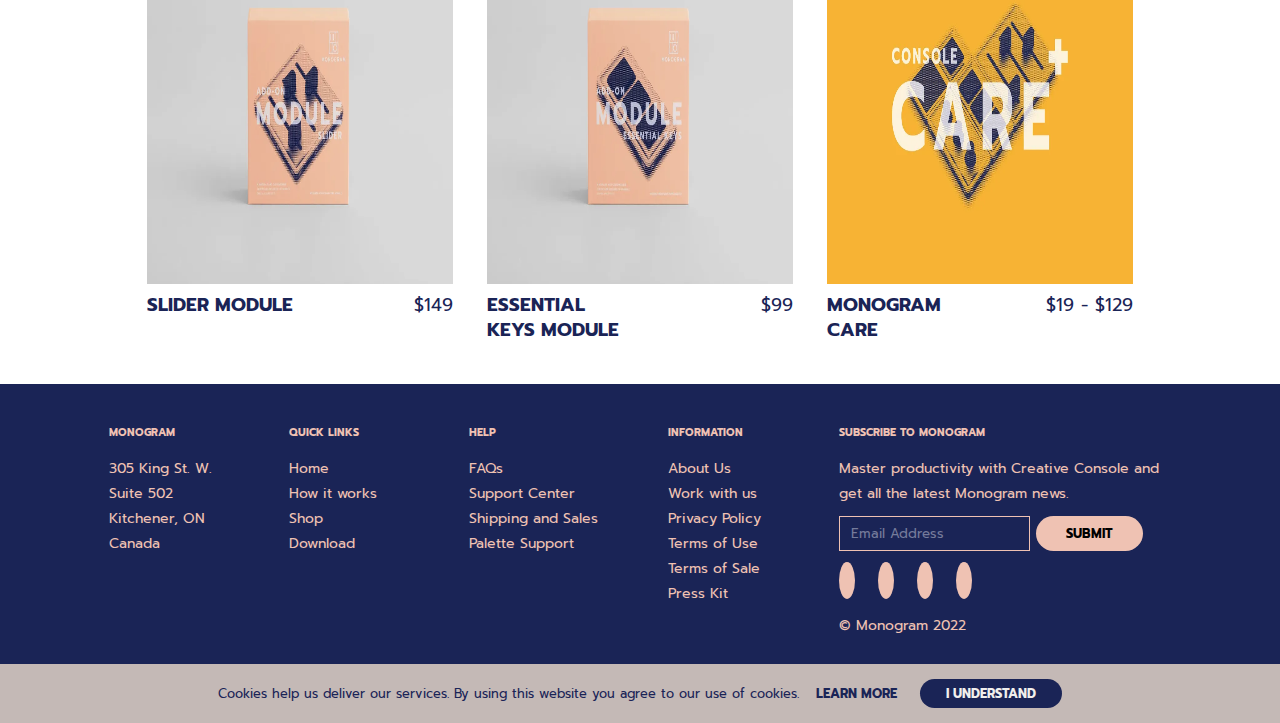
==== commit e0a4764a: "okay" ====
--- a/monogram/index.html
+++ b/monogram/index.html
@@ -71,8 +71,8 @@
                             <h3>TRAVELER CONSOLE</h3>
                             <p class="vanish1"><span>$399</span> <span>$499</span></p>
                             <button class="vanish2">SHOP NOW</button>
-                            <p class="para">Ideal for music & audio. Adaptable to any workflow.</p>
-                        </div>
+                        </div>
+                        <p class="para">Ideal for music & audio. Adaptable to any workflow.</p>
                     </a>
                 </div>
                 <div class="col1" id="all_div2">
@@ -86,8 +86,8 @@
                             <h3>STUDIO CONSOLE</h3>
                             <p class="vanish1"><span>$499</span> <span>$599</span></p>
                             <button class="vanish2">SHOP NOW</button>
-                            <p class="para">Ideal for photo & video. Adaptable to any workflow.</p>
-                        </div>
+                        </div>
+                        <p class="para">Ideal for photo & video. Adaptable to any workflow.</p>
                     </a>
                 </div>
             </div>
--- a/monogram/css/main.css
+++ b/monogram/css/main.css
@@ -72,7 +72,7 @@
 }
 
 nav ul {
-    width: 38vw;
+    width: 36vw;
     align-items: center;
     justify-content: space-between;
     text-transform: uppercase;
@@ -115,13 +115,13 @@
 }
 
 nav ul li:hover .sub_menu {
-    width: 15vw;
+    width: 17vw;
     display: block;
     position: absolute;
     background: #fff;
     position: absolute;
     margin-top: 3px;
-    box-shadow: 0 0 14px rgba(0, 0, 0, 0.7);
+    box-shadow: 0 0 14px rgba(0, 0, 0, 0.8);
 }
 
 nav ul li:hover .sub_menu ul {
@@ -129,7 +129,7 @@
 }
 
 nav ul li:hover .sub_menu ul li {
-    width: 15vw;
+    width: 17vw;
     padding: 5px 20px;
     border-radius: 0;
     background: transparent;
@@ -164,7 +164,7 @@
     color: #efc2b3;
 }
 
-.work {
+.work:hover {
     color: #fff;
 }
 
@@ -427,10 +427,10 @@
 /** FOOTER **/
 
 .container3 {
-    width: 86%;
+    width: 83%;
     margin: auto;
     display: flex;
-    flex-wrap: wrap;
+    justify-content: center;
 }
 
 footer {
@@ -440,21 +440,30 @@
     padding-top: 40px;
 }
 
+.footer_col p,
+.footer_col ul li {
+    line-height: 25px;
+}
+
 .footer_col h6 {
     margin-bottom: 15px;
 }
 
 .container3 .footer_col:first-child,
 .container3 .footer_col:nth-child(2) {
-    width: 24%;
+    width: 19%;
 }
 
 .container3 .footer_col:nth-child(3) {
-    width: 25%;
+    width: 21%;
 }
 
 .container3 .footer_col:nth-child(4) {
-    width: 26%;
+    width: 18%;
+}
+
+.container3 .footer_col:nth-child(5) {
+    width: 35%;
 }
 
 .footer_col p {
@@ -483,8 +492,8 @@
 .icon {
     display: flex;
     justify-content: space-between;
-    width: 37%;
-    margin-top: 10px;
+    width: 40%;
+    margin-top: 17px;
     margin-bottom: 20px;
 }
 
@@ -512,7 +521,7 @@
     background-color: transparent;
     border: none;
     border: 1px solid #efc2b3;
-    padding: 3px;
+    padding: 6px;
     outline: none;
     color: #efc2b3;
 }
@@ -520,7 +529,7 @@
 .form_group button {
     background-color: #efc2b3;
     border: none;
-    padding: 5px 30px;
+    padding: 8px 30px;
     border-radius: 20px;
     font-weight: bold;
     font-size: .8rem;
@@ -643,23 +652,18 @@
     /* SECTION 2 CONSOLE */
     .col1 {
         margin-bottom: 20px;
+        width: 49%;
     }
     .col1,
     .col1 img {
         height: 25vh;
     }
-    .para {
-        width: 260px;
-    }
     .vanish1 span {
         font-size: 15px;
     }
     .container {
         width: 70%;
         margin: auto;
-    }
-    .col1 {
-        width: 49%;
     }
     .col1 a p,
     .row_full_width a p {
@@ -705,25 +709,27 @@
     }
     /*---------- FOOTER ----------*/
     .container3 {
+        width: 90%;
         display: flex;
-        justify-content: center;
         flex-wrap: wrap;
     }
     .container3 .footer_col:first-child,
     .container3 .footer_col:nth-child(2) {
-        width: 30%;
+        width: 25%;
         margin-bottom: 5vh;
     }
     .container3 .footer_col:nth-child(3) {
-        width: 25%;
+        width: 26%;
     }
     .container3 .footer_col:nth-child(4) {
-        margin-left: 5vw;
         width: 26%;
     }
-    .master {
-        width: 75%;
-    }
+    .container3 .footer_col:nth-child(5) {
+        width: 55%;
+    }
+    /* .master {
+        width: 100%;
+    } */
     .container3 .footer_col:nth-child(5) {
         padding-left: 3vw;
     }
@@ -736,4 +742,70 @@
     .button {
         padding: 10px 0 0 0;
     }
+}
+
+@media (max-width: 767px) {
+    .container {
+        width: 65%;
+        margin: auto;
+    }
+    .col1 {
+        width: 100%;
+        position: relative;
+    }
+    .col1,
+    .col1 img {
+        height: 42vh;
+    }
+    .row_section1 .col1:last-child {
+        margin-top: 5vh;
+    }
+    .console .container .row_full_width {
+        height: 36vh;
+    }
+    /*---------- SECTION 2 ----------*/
+    .console2 {
+        width: 100%;
+        height: 50vh;
+        margin-top: 100px;
+        background-image: url("../images/section3_perfect_module/shop-banner-module2.webp");
+        background-size: cover;
+        background-position: center;
+        text-align: center;
+    }
+    .console2 .title2 {
+        font-family: prompt, sans-serif;
+        padding-top: 0;
+        color: #1a2456;
+        line-height: 40px;
+    }
+    .container2 {
+        width: 65%;
+        padding-top: 10vh;
+    }
+    .number1 {
+        margin-top: 10vh;
+        width: 100%;
+        height: 42vh;
+    }
+    .number1 img {
+        width: 100%;
+        height: 42vh;
+    }
+    /*---------- FOOTER ----------*/
+    .container3 {
+        width: 100%;
+    }
+    .form_group button {
+        margin-top: 3vh;
+    }
+    .icon {
+        width: 60%;
+    }
+}
+
+@media (max-width: 992px) {
+    nav ul {
+        width: 50vw;
+    }
 }